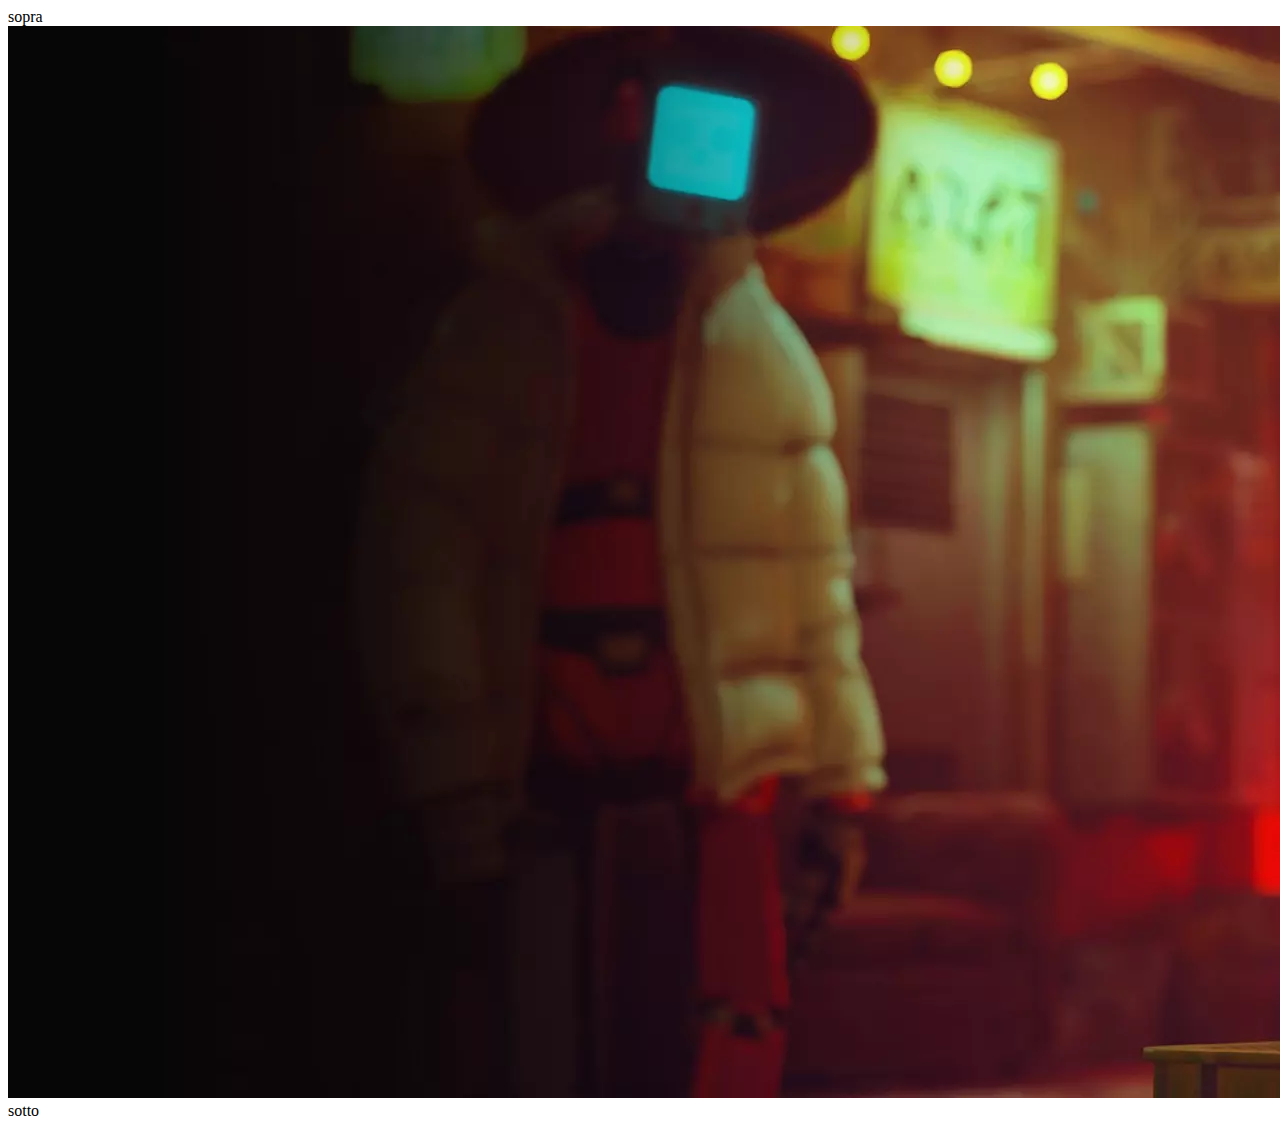
==== index.html @ 3830f414 "ADD: strutture di base" ====
<!DOCTYPE html>
<html lang="en">
<head>
    <meta charset="UTF-8">
    <meta name="viewport" content="width=device-width, initial-scale=1.0">
    <link rel="stylesheet" href="./css/style.css">
    <title>Document</title>
</head>
<body>

    <section>
        <div class="container">
            <div class="row">
                <div class="col">
                    <div>
                        sopra
                    </div>
                    <div>
                        <img src="./img/04.webp" alt="">
                    </div>
                    <div>
                        sotto
                    </div>
                </div>
            </div>
        </div>
    </section>
    

    <script src="./javascript/app.js"></script>
</body>
</html>
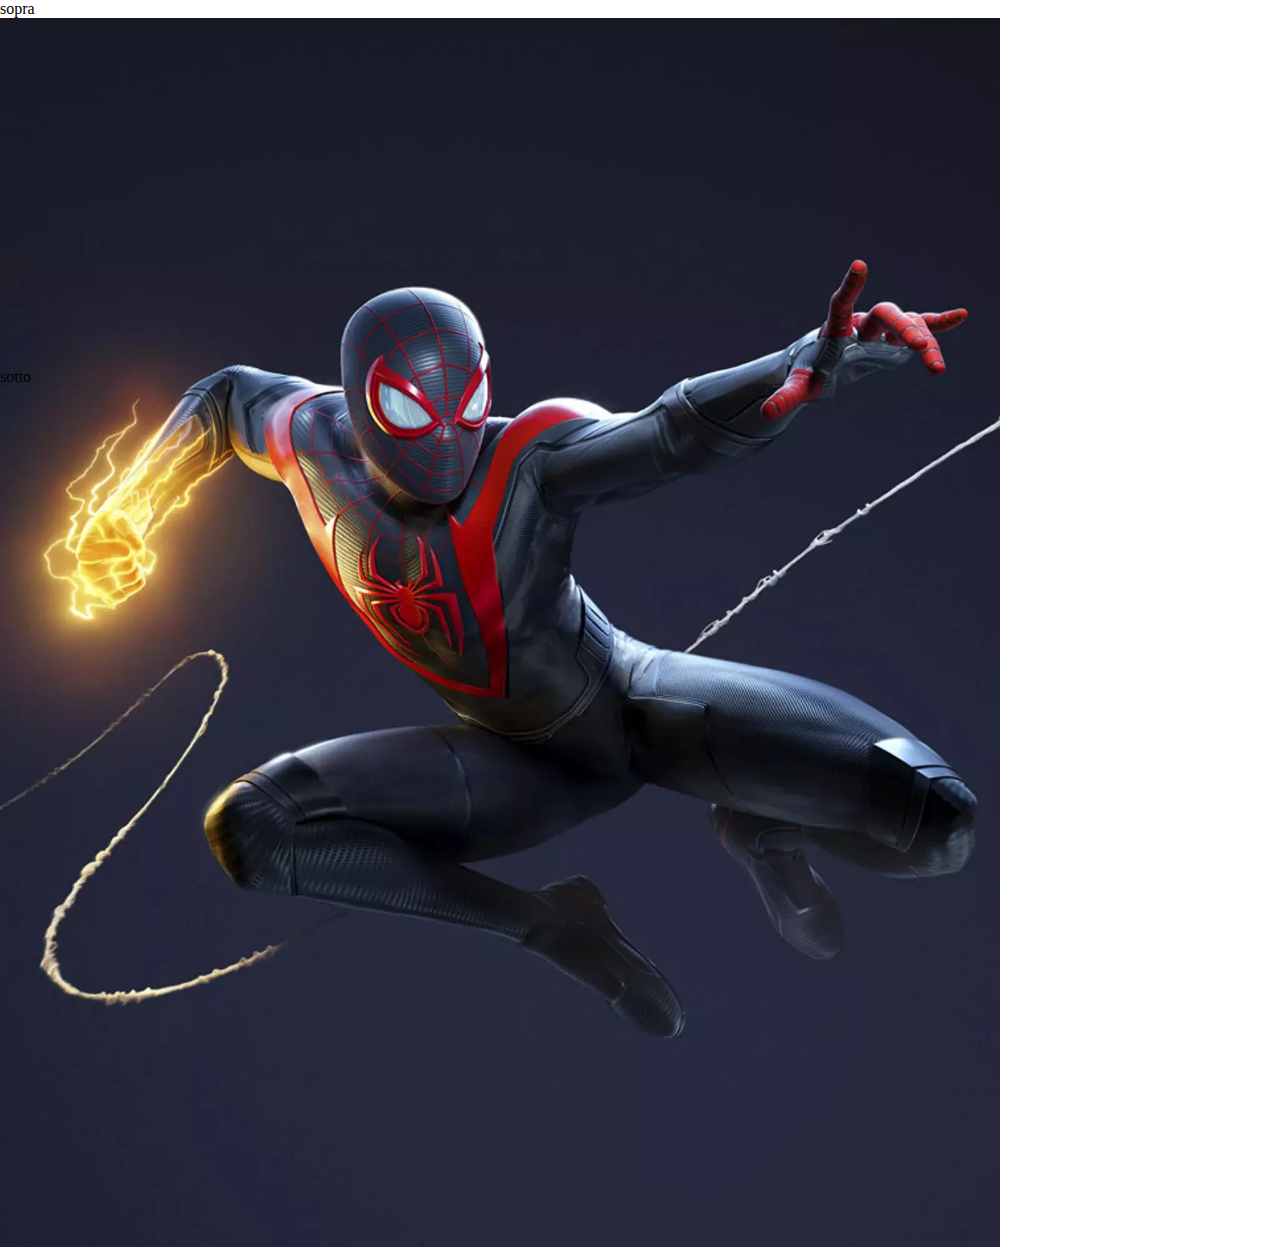
==== commit 8fdc2d8d: "ADD: aggiornamento" ====
--- a/index.html
+++ b/index.html
@@ -10,17 +10,15 @@
 
     <section>
         <div class="container">
-            <div class="row">
+            <div class=carousel-container>
                 <div class="col">
-                    <div>
-                        sopra
+                    <div>sopra</div>
+                    <div class="images-container">
+                        <div class="image">
+                            <img src="./img/01.webp" alt="">
+                        </div>
                     </div>
-                    <div>
-                        <img src="./img/04.webp" alt="">
-                    </div>
-                    <div>
-                        sotto
-                    </div>
+                    <div>sotto</div>
                 </div>
             </div>
         </div>
--- a/css/style.css
+++ b/css/style.css
@@ -0,0 +1,26 @@
+/* RESET RULES */
+* {
+    box-sizing: border-box;
+    padding: 0;
+    margin: 0;
+}
+
+ul, ol, menu {
+    list-style: none;
+}
+
+img {
+    max-width: 100%;
+}
+
+a {
+    text-decoration: none;
+    color: currentColor;
+}
+
+/* style */
+
+.images-container {
+    max-width: 1000px;
+    max-height: 350px;
+}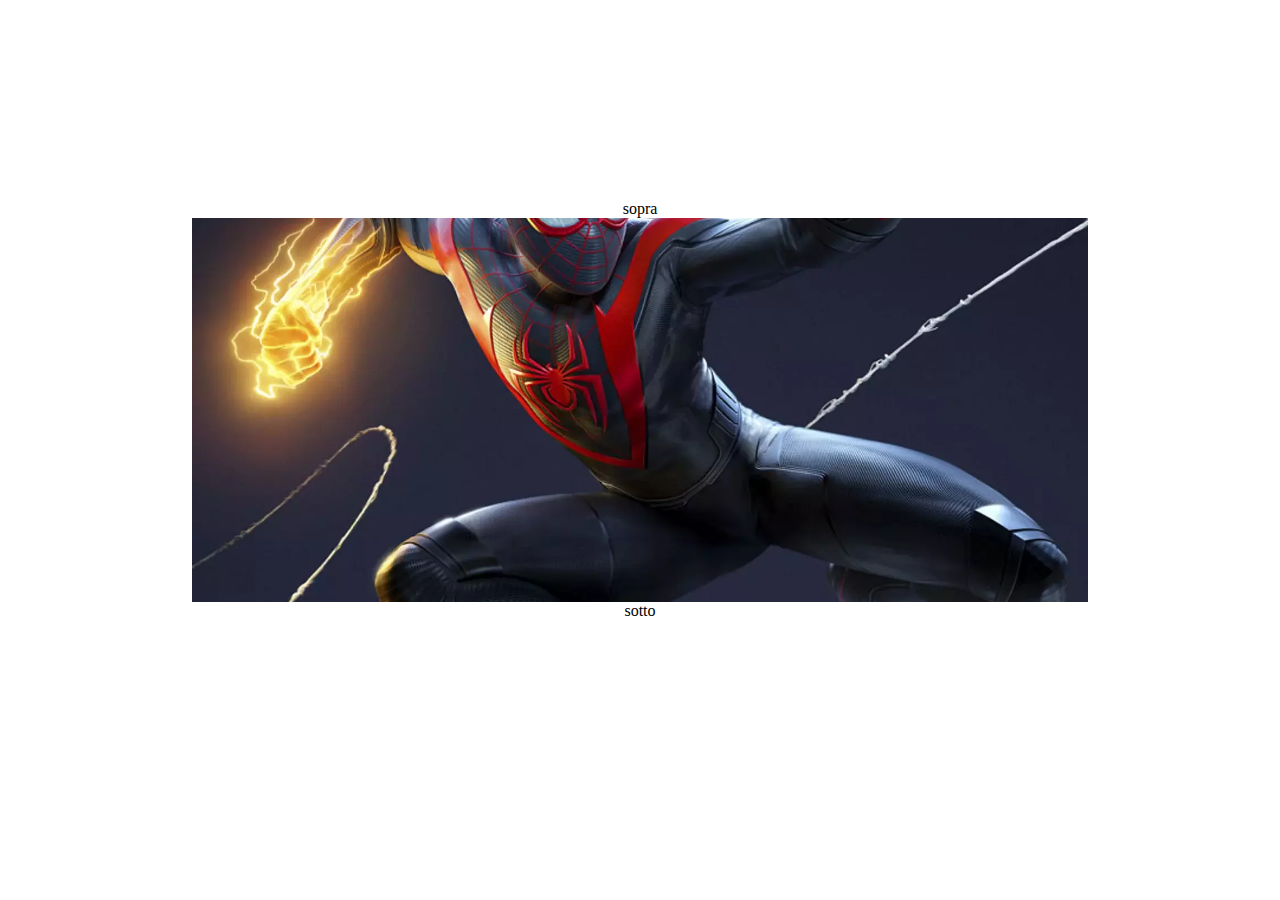
==== commit b8b56c5c: "ADD: aggiunta immagine da js" ====
--- a/index.html
+++ b/index.html
@@ -10,16 +10,26 @@
 
     <section>
         <div class="container">
-            <div class=carousel-container>
-                <div class="col">
-                    <div>sopra</div>
-                    <div class="images-container">
-                        <div class="image">
-                            <img src="./img/01.webp" alt="">
-                        </div>
+            <div class="carousel-container">
+                <div class="btn-su">sopra</div>
+                <div class="images-container">
+                    <!-- <div class="foto-sfondo">
+                        <img src="./img/01.webp" alt="">
                     </div>
-                    <div>sotto</div>
+                    <div class="foto-sfondo">
+                        <img src="./img/02.webp" alt="">
+                    </div>
+                    <div class="foto-sfondo">
+                        <img src="./img/03.webp" alt="">
+                    </div>
+                    <div class="foto-sfondo">
+                        <img src="./img/04.webp" alt="">
+                    </div>
+                    <div class="foto-sfondo">
+                        <img src="./img/05.webp" alt="">
+                    </div> -->
                 </div>
+                <div class="btn-giu">sotto</div>
             </div>
         </div>
     </section>
--- a/css/style.css
+++ b/css/style.css
@@ -20,7 +20,23 @@
 
 /* style */
 
-.images-container {
-    max-width: 1000px;
-    max-height: 350px;
+.container {
+    margin-top: 200px;
+}
+
+.carousel-container {
+    display: flex;
+    flex-direction: column;
+    align-items: center;
+}
+
+.foto-sfondo {
+    width: 70vw;
+    height: 30vw;
+}
+
+img {
+    width: 100%;
+    height: 100%;
+    object-fit: cover;
 }